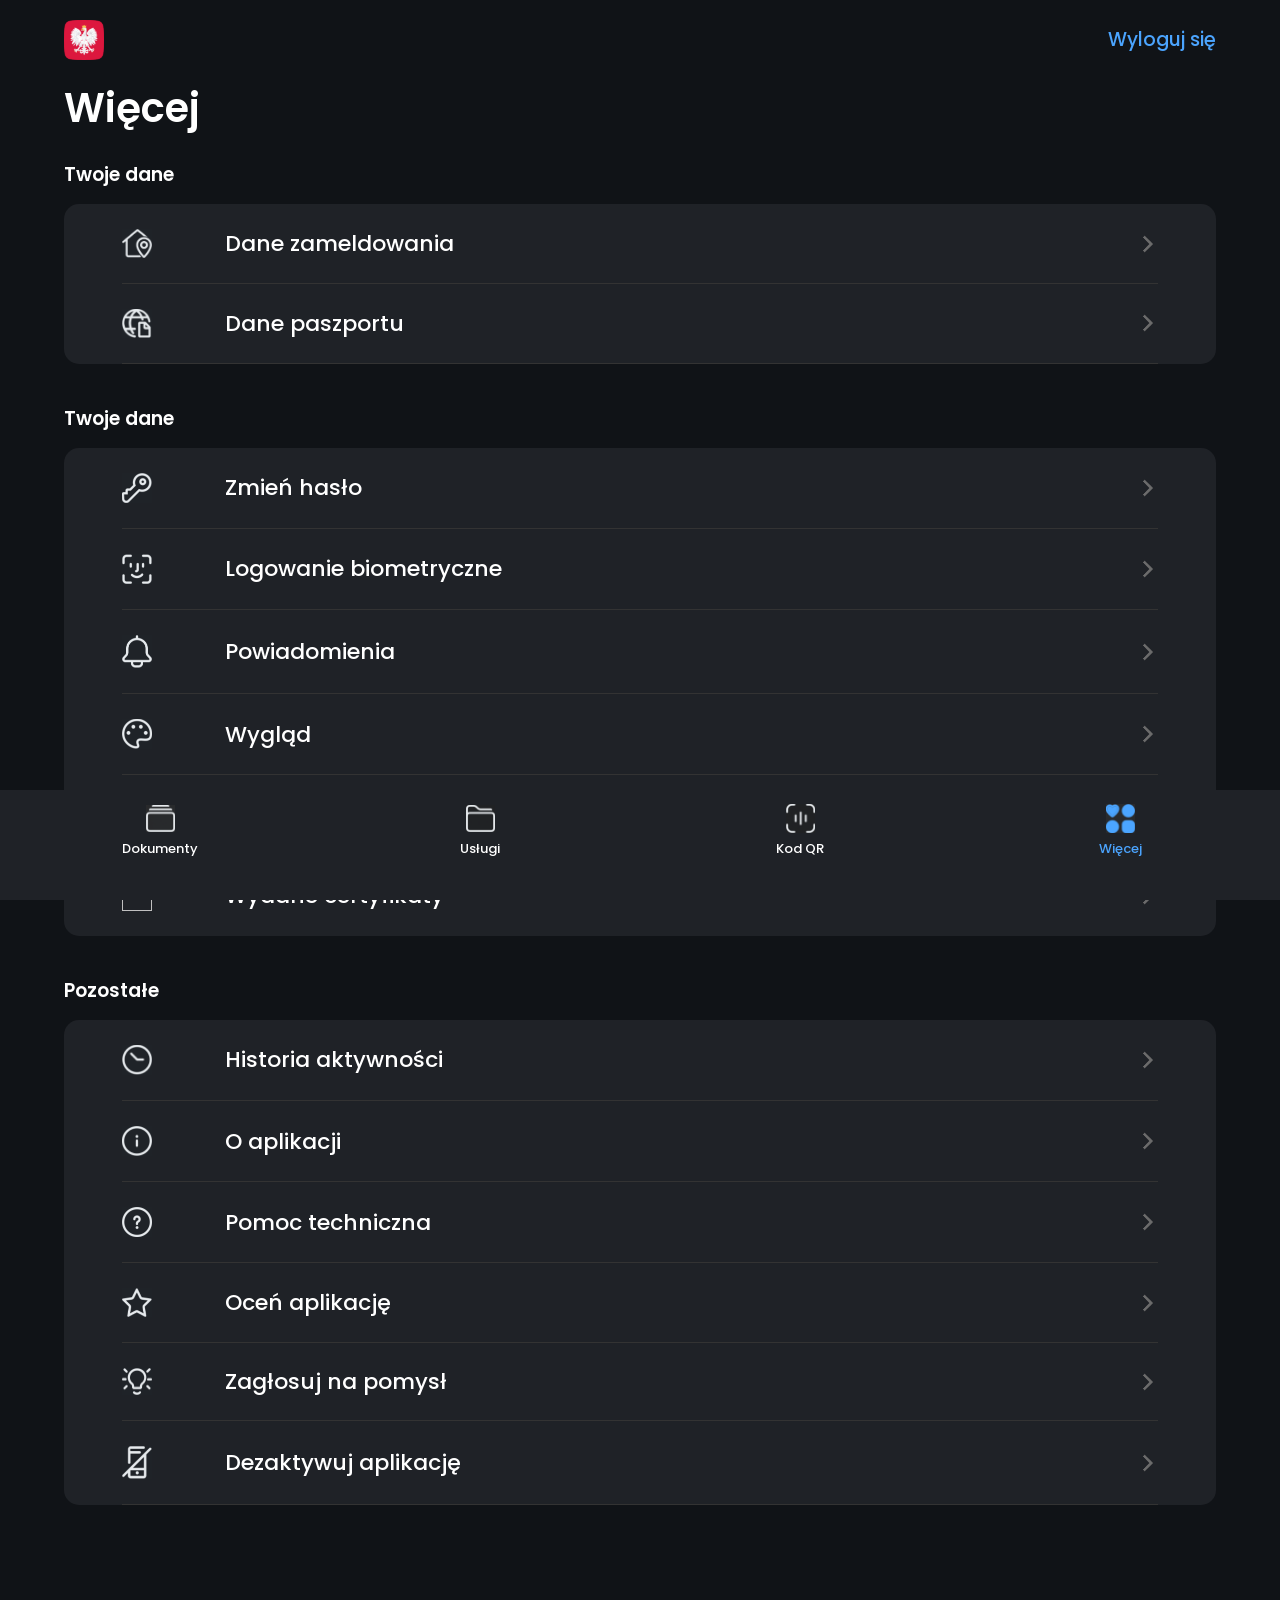
==== more.html @ 56da20ae "Add files via upload" ====
<html><head><link rel="manifest" href="[data-uri]">
    <meta http-equiv="content-type" content="text/html; charset=UTF-8">
    <title>mObywatel</title>
    <meta charset="UTF-8">
    <meta http-equiv="Cache-Control" content="no-cache, no-store, must-revalidate">
    <meta http-equiv="Pragma" content="no-cache">
    <meta http-equiv="Expires" content="0">

    <!-- CSS -->
    <link rel="stylesheet" href="assets/app/main.css">
    <link rel="stylesheet" href="assets/app/more.css">
    <link rel="stylesheet" href="assets/app/flow.css">

    <!-- Ikony -->
    <link rel="icon" type="image/x-icon" href="assets/app/logo.png">
    <link rel="apple-touch-icon" href="assets/app/logo.png">
    <link rel="shortcut icon" href="assets/app/logo.png">

    <meta name="format-detection" content="telephone=no">
    <meta name="viewport" content="width=device-width, initial-scale=0.8, user-scalable=no">
    <meta name="mobile-web-app-capable" content="yes">
<link type="text/css" rel="stylesheet" id="dark-mode-custom-link"><link type="text/css" rel="stylesheet" id="dark-mode-general-link"><style lang="en" type="text/css" id="dark-mode-custom-style"></style><style lang="en" type="text/css" id="dark-mode-native-style"></style><style lang="en" type="text/css" id="dark-mode-native-sheet"></style><style>:is([id*='google_ads_iframe'],[id*='taboola-'],.taboolaHeight,.taboola-placeholder,#top-ad,#credential_picker_container,#credentials-picker-container,#credential_picker_iframe,[id*='google-one-tap-iframe'],#google-one-tap-popup-container,.google-one-tap__module,.google-one-tap-modal-div,#amp_floatingAdDiv,#ez-content-blocker-container) {display:none!important;min-height:0!important;height:0!important;}</style></head>
<body>

    <div class="bottom_bar">
        <div class="bottom_bar_grid">
            <div class="bottom_element_grid" send="documents.html">
                <div class="bottom_element_image documents"></div>
                <p class="bottom_element_text">Dokumenty</p>
            </div>
            <div class="bottom_element_grid" send="services.html">
                <div class="bottom_element_image services"></div>
                <p class="bottom_element_text">Usługi</p>
            </div>
            <div class="bottom_element_grid" send="qr.html">
                <div class="bottom_element_image qr"></div>
                <p class="bottom_element_text">Kod QR</p>
            </div>
            <div class="bottom_element_grid" send="more.html">
                <div class="bottom_element_image more more_open"></div>
                <p class="bottom_element_text open">Więcej</p>
            </div>
        </div>
    </div>

    <div class="top_slide_bar">
        <img class="main_page_logo" src="assets/app/images/logo_large.png">
        <p class="main_title">Więcej</p>
        <p class="main_button" onclick="sendTo('id.html')">Wyloguj się</p>
    </div>
    <div class="container">
        <p class="title settings">Twoje dane</p>
        <div class="services_list">
            <div class="service">
                <img class="service_icon" src="assets/app/images/house.png">
                <p class="service_name">Dane zameldowania</p>
                <img class="arrow" src="assets/app/images/right_arrow_sharp.png">
            </div>
            <div class="service">
                <img class="service_icon" src="assets/app/images/passport.png">
                <p class="service_name">Dane paszportu</p>
                <img class="arrow" src="assets/app/images/right_arrow_sharp.png">
            </div>
        </div>
        <p class="title">Twoje dane</p>
        <div class="services_list">
            <div class="service">
                <img class="service_icon" src="assets/app/images/key.png">
                <p class="service_name">Zmień hasło</p>
                <img class="arrow" src="assets/app/images/right_arrow_sharp.png">
            </div>
            <div class="service">
                <img class="service_icon" src="assets/app/images/face.png">
                <p class="service_name">Logowanie biometryczne</p>
                <img class="arrow" src="assets/app/images/right_arrow_sharp.png">
            </div>
            <div class="service">
                <img class="service_icon" src="assets/app/images/bell_gray.png">
                <p class="service_name">Powiadomienia</p>
                <img class="arrow" src="assets/app/images/right_arrow_sharp.png">
            </div>
            <div class="service">
                <img class="service_icon" src="assets/app/images/appearance.png">
                <p class="service_name">Wygląd</p>
                <img class="arrow" src="assets/app/images/right_arrow_sharp.png">
            </div>
            <div class="service">
                <img class="service_icon" src="assets/app/images/language.png">
                <p class="service_name">Język aplikacji</p>
                <img class="arrow" src="assets/app/images/right_arrow_sharp.png">
            </div>
            <div class="service" style="border: none;">
                <img class="service_icon" src="assets/app/images/certificates.png">
                <p class="service_name">Wydane certyfikaty</p>
                <img class="arrow" src="assets/app/images/right_arrow_sharp.png">
            </div>
        </div>
        <p class="title">Pozostałe</p>
        <div class="services_list" style="margin-bottom: 150px;">
            <div class="service">
                <img class="service_icon" src="assets/app/images/clock.png">
                <p class="service_name">Historia aktywności</p>
                <img class="arrow" src="assets/app/images/right_arrow_sharp.png">
            </div>
            <div class="service">
                <img class="service_icon" src="assets/app/images/info.png">
                <p class="service_name">O aplikacji</p>
                <img class="arrow" src="assets/app/images/right_arrow_sharp.png">
            </div>
            <div class="service">
                <img class="service_icon" src="assets/app/images/help_gray.png">
                <p class="service_name">Pomoc techniczna</p>
                <img class="arrow" src="assets/app/images/right_arrow_sharp.png">
            </div>
            <div class="service">
                <img class="service_icon" src="assets/app/images/star.png">
                <p class="service_name">Oceń aplikację</p>
                <img class="arrow" src="assets/app/images/right_arrow_sharp.png">
            </div>
            <div class="service">
                <img class="service_icon" src="assets/app/images/idea.png">
                <p class="service_name">Zagłosuj na pomysł</p>
                <img class="arrow" src="assets/app/images/right_arrow_sharp.png">
            </div>
            <div class="service">
                <img class="service_icon" src="assets/app/images/phone.png">
                <p class="service_name">Dezaktywuj aplikację</p>
                <img class="arrow" src="assets/app/images/right_arrow_sharp.png">
            </div>
        </div>
    </div>
    
    <!-- JS -->
    <script src="assets/app/bar.js"></script>
    <script src="assets/app/manifest.js"></script>
    <script src="assets/app/cache.js"></script>
    <script src="assets/app/flow.js"></script>



</body></html>
---- assets/app/main.css ----
@import url('https://fonts.googleapis.com/css2?family=Poppins:ital,wght@0,100;0,200;0,300;0,400;0,500;0,600;0,700;0,800;0,900;1,100;1,200;1,300;1,400;1,500;1,600;1,700;1,800;1,900&family=Roboto:ital,wght@0,100;0,300;0,400;0,500;0,700;0,900;1,100;1,300;1,400;1,500;1,700;1,900&display=swap');

:root{
    --home: url('../app/images/home.png');
    --home-open: url('../app/images/home_open.png');
    --documents: url('../app/images/documents.png');
    --documents-open: url('../app/images/documents_open.png');
    --services: url('../app/images/services.png');
    --services-open: url('../app/images/services_open.png');
    --qr: url('../app/images/identity.png');
    --qr-open: url('../app/images/identity_open.png');
    --more: url('../app/images/other.png');
    --more-open: url('../app/images/other_open.png');
    --text: #4ba4fe;
    --secondary: #1f2227;
    --gray: #67707b;
    --shadow: 0px 0px 10px rgb(236, 236, 236);
    --width: 90%;
    --background: #101317;
    --border: 0.1px solid rgb(189, 189, 189);
    --gray-border: rgb(51, 51, 51);
}

body{
    background-color: var(--background);
    margin: 0;
}

*{
    font-family: "Poppins", sans-serif;
    -webkit-user-select: none;
    -ms-user-select: none;
    user-select: none;
    -webkit-tap-highlight-color: transparent;
}

img{
    pointer-events: none;
}

::-webkit-scrollbar {
    display: none;
}

::-webkit-scrollbar-track {
    display: none;
}

::-webkit-scrollbar-thumb {
    display: none;
}

.container{
    width: var(--width);
    margin-left: auto;
    margin-right: auto;
}

.top_grid_fixed{
    z-index: 2;
    background-color: var(--background);
    position: fixed;
    top: -10px;
    height: 60px;
    left: 0;
    width: 100%;
    display: grid;
    margin-top: 10px;
    grid-template-columns: 25% 50% 25%;
}

.confirm_box{
    position: relative;
    width: 90%;
    margin-left: auto;
    margin-right: auto;
    padding-bottom: 5px;
    border-bottom: 1px solid var(--gray-border);
}

.box_top{
    color: white;
    font-size: 15px;
    margin-top: 20px;
    margin-bottom: auto;
    height: max-content;
}

.confirm_info{
    width: 100%;
    margin-left: auto;
    margin-right: auto;
    height: max-content;
    background-color: var(--secondary);
    border-radius: 15px;
    display: grid;
    grid-template-columns: 100%;
    grid-auto-flow: row;
    grid-auto-rows: max-content;
}

.box_description{
    margin-top: -12px;
    margin-bottom: 10px;
    font-size: 16px;
    width: 70%;
    color: white;
}

.box_value{
    margin-bottom: 10px;
    color: white;
    font-size: 23px;
    font-weight: 500;
    margin-top: auto;
    height: max-content;
}

.bottom_update{
    display: grid;
    grid-template-columns: 50% 50%;
    grid-template-rows: 100%;
    height: 100%;
}

.bottom_holder{
    position: relative;
    width: 100%;
    height: 80px;
    background-color: var(--secondary);
    border-radius: 20px;
    margin-top: 10px;
    margin-bottom: 10px;
    overflow: hidden;
    transition: 200ms; 
}

.bottom_update_grid{
    margin-left: 20px;
    margin-top: auto;
    margin-bottom: auto;
    display: grid;
    grid-template-columns: 100%;
    grid-template-rows: max-content max-content;
    height: max-content;
}

.bottom_update_text{
    height: max-content;
    margin-top: auto;
    margin-bottom: auto;
    color: white;
    font-size: 18px;
    font-weight: 400;
}

.bottom_update_value{
    height: max-content;
    margin-top: auto;
    margin-bottom: auto;
    color: white;
    font-weight: 500;
    font-size: 23px;
}

.box_highlight{
    font-size: 31px;
    font-weight: 600;
    margin-top: 0px;
}

.main_title{
    color: white;
    font-weight: 600;
    font-size: 40px;
    margin-top: 18px;
    margin-bottom: auto;
}

.page_top{
    display: grid;
    grid-template-columns: repeat(2, 50%);
    margin-top: 20px;
}

.main_page_bell{
    width: 28px;
    margin-top: auto;
    margin-bottom: auto;
    margin-left: auto;
    margin-right: 0;
}

.main_page_logo{
    width: 40px;
}

.confirm_box .main_button{
    position: absolute;
    right: 10px;
    top: 0;
    bottom: 0;
    margin-top: auto;
    margin-bottom: auto;
    margin-right: 0;
}

.main_page_title{
    font-size: 45px;
    font-weight: 500;
    margin-top: 50px;
    margin-bottom: 0;
    color: white;
}

.action_grid_fixed{
    cursor: pointer;
    margin-left: 10px;
    display: grid;
    grid-template-columns: max-content max-content;
}

.back_img_fixed{
    width: 15px;
    margin-top: auto;
    margin-bottom: auto;
}

.back_text_fixed{
    color: var(--text);
    font-weight: 400;
    font-size: 22px;
    height: max-content;
    margin-top: auto;
    margin-bottom: auto;
    margin-left: 10px;
}

.title_text_fixed{
    font-size: 20px;
    color: white;
    text-align: center;
    width: 100%;
    font-weight: 500;
    margin-top: auto;
    margin-bottom: auto;
    height: max-content;
}

.help_img_fixed{
    width: 20px;
    margin-right: 15px;
    margin-left: auto;
    margin-top: auto;
    margin-bottom: auto;
    cursor: pointer;
}

.main_button{
    color: var(--text);
    width: max-content;
    font-size: 19px;
    font-weight: 500;
    height: 40px;
    line-height: 40px;
    margin-top: auto;
    margin-bottom: auto;
    margin-left: auto;
    margin-left: 20px;
}

.main_button_filled{
    border: none;
    color: var(--text);
    background-color: #0a284d;
    width: max-content;
    padding-left: 20px;
    padding-right: 20px;
    font-size: 16px;
    font-weight: 500;
    height: 35px;
    margin-top: auto;
    margin-bottom: auto;
    border-radius: 20px;
    position: absolute;
    top: 0;
    bottom: 0;
    right: 0px;
}

.bottom_element_image{
    pointer-events: none;
    width: 32px;
    background-position: center;
    background-size: 90%;
    background-repeat: no-repeat;
    height: 35px;
    margin-left: auto;
    margin-right: auto;
    margin-top: auto;
    margin-bottom: auto;
}

.home{
    background-image: var(--home);
}

.documents{
    background-image: var(--documents);
}

.services{
    background-image: var(--services);
}

.qr{
    background-image: var(--qr);
}

.more{
    background-image: var(--more);
}

.home_open{
    background-image: var(--home-open);
}

.documents_open{
    background-image: var(--documents-open);
}

.services_open{
    background-image: var(--services-open);
}

.qr_open{
    background-image: var(--qr-open);
}

.more_open{
    background-image: var(--more-open);
}

.bottom_element_grid{
    margin-top: 3px;
    margin-left: auto;
    margin-right: auto;
    grid-template-columns: 100%;
    grid-template-rows: max-content max-content;
    height: max-content;
    width: 100%;
    display: grid;
}

.bottom_element_text{
    margin-top: 0;
    font-size: 13px;
    color: white;
    font-weight: 500;
    margin-top: 3px;
    text-align: center;
}

.bottom_bar_grid{
    display: grid;
    grid-template-columns: repeat(4, calc(100% / 4));
    height: 100%;
    margin-top: 8px;
    width: 100%;
}

.bottom_bar{
    position: fixed;
    background-color: var(--secondary);
    border-top: var(--gray);
    bottom: 0;
    left: 0;
    width: 100%;
    height: 110px;
    z-index: 1;
}

.open{
    color: var(--text);
}

.search_grid{
    display: grid;
    width: calc(100% - 6px);
    grid-template-columns: 30px calc(100% - 30px);
    background-color: rgb(229, 230, 235);
    padding: 3px;
    border-radius: 10px;
    margin-top: 120px;
}

.search_icon{
    width: 35px;
    margin-left: 5px;
}

.search{
    outline: none;
    border: none;
    background-color: transparent;
    font-weight: 600;
    font-size: 20px;
    height: max-content;
    margin-top: auto;
    margin-bottom: auto;
    margin-left: 5px;
}

.services_list{
    display: grid;
    grid-template-columns: 100%;
    width: 100%;
    height: max-content;
    grid-auto-flow: row;
    grid-auto-rows: max-content;
    background-color: var(--secondary);
    border-radius: 15px;
    margin-bottom: 40px;
    margin-top: 15px;
}

.service{
    width: 90%;
    margin-left: auto;
    margin-right: auto;
    display: grid;
    grid-template-columns: 8% 77% 15%;
    border-bottom: 0.5px solid var(--gray-border);
    height: max-content;
}

.service_icon{
    width: 30px;
    margin-top: auto;
    margin-bottom: auto;
    margin-left: 0px;
    margin-top: 30px;
    margin-bottom: 30px;
}

.service_name{
    margin-top: auto;
    margin-bottom: auto;
    width: 100%;
    height: max-content;
    color: white;
    margin-left: 20px;
    font-weight: 500;
    font-size: 22px;
}

.arrow{
    width: 20px;
    margin-top: auto;
    margin-bottom: auto;
    margin-right: 0px;
    margin-left: auto;
}

.action_arrow{
    width: 20px;
    margin-right: 20px;
    margin-left: auto;
    margin-top: auto;
    margin-bottom: auto;
}

.action_box{
    position: relative;
    margin-top: 30px;
    display: grid;
    grid-template-columns: 50% 50%;
    height: 90px;
    width: 100%;
    background-color: var(--secondary);
    border-radius: 20px;
}

.top_action_grid{
    display: grid;
    grid-auto-flow: column;
    grid-auto-columns: max-content;
    height: max-content;
    width: max-content;
    margin-top: 10px;
    margin-right: 10px;
    margin-left: auto;
    margin-bottom: -40px;
}

.top_action_button{
    color: var(--text);
    height: 30px;
    margin-left: 30px;
    margin-top: auto;
    margin-bottom: auto;
    line-height: 30px;
    font-size: 20px;
}

.action_box_text{
    color: white;
    margin-top: auto;
    margin-bottom: auto;
    text-align: left;
    height: max-content;
    width: max-content;
    margin-left: 10%;
    font-weight: 500;
    font-size: 22px;
}

.action_box_connected{
    width: 100%;
    background-color: var(--secondary);
    border-radius: 20px;
    margin-top: 30px;
}

.action_box_connected .action_box{
    box-shadow: none;
    margin-top: 0;
    margin-bottom: 0;
    width: 90%;
    margin-left: auto;
    margin-right: auto;
    border-radius: 0;
}

.action_box_connected .action_box_text{
    margin-left: 0;
}

.action_box_connected .action_arrow{
    margin-right: 0;
}


.frame_qr{
    background-color: var(--secondary);
    width: 100%;
    height: 90px;
    border-radius: 20px;
    display: grid;
    grid-template-columns: max-content max-content;
    margin-bottom: 30px;
}

.pearson{
    width: 30px;
    margin-top: auto;
    margin-bottom: auto;
    display: block;
    margin-left: 15px;
}

.description{
    margin-left: 20px;
    font-size: 20px;
    height: max-content;
    margin-top: auto;
    margin-bottom: auto;
    font-weight: 500;
}

.frame_double{
    height: max-content;
    grid-template-columns: 100%;
    grid-template-rows: max-content max-content;
}

.top{
    color: white;
    font-size: 17px;
    font-weight: 400;
    margin-left: 15px;
    margin-bottom: 2px;
    margin-top: 15px;
    height: max-content;
}

.bottom_qr{
    color: white;
    font-size: 22px;
    width: 90%;
    font-weight: 500;
    margin-left: 15px;
    margin-top: auto;
    margin-bottom: 15px;
    height: max-content;
}

.last{
    margin-bottom: 220px;
}

.list{
    margin-top: auto;
    margin-bottom: 15px;
}

.list li{
    font-weight: 500;
    font-size: 20px;
    width: 75%;
    color: white;
}

.list li::marker{
    font-size: 15px;
    margin-top: auto;
    margin-bottom: auto;
    height: max-content;
}

.share{
    position: fixed;
    bottom: 110px;
    width: 100%;
    left: 0;
    height: 80px;
    background-color: var(--background);
    overflow: auto;
}

.share_button{
    width: 90%;
    height: 50px;
    position: absolute;
    top: 0;
    left: 0;
    right: 0;
    bottom: 0;
    background-color: var(--text);
    margin-left: auto;
    margin-right: auto;
    margin-top: auto;
    margin-bottom: auto;
    line-height: 50px;
    text-align: center;
    font-weight: 600;
    font-size: 18px;
    color: black;
    display: block;
    border-radius: 40px;
}
---- assets/app/more.css ----
.title{
    font-weight: 600;
    font-size: 19px;
    margin-top: auto;
    margin-bottom: auto;
    height: max-content;
    color: white;
}

.settings{
    margin-top: 160px !important;
}

.settings{
    margin-top: 120px;
}

.container{
    margin-top: 130px;
}

.service_icon{
    width: 30px;
    margin-top: 25px;
    margin-bottom: 25px;
}

.service{
    grid-template-columns: 8% 77% 15%;
}
---- assets/app/flow.css ----
.top_slide_bar{
    width: 90%;
    margin-left: auto;
    margin-right: auto;
    margin-top: 20px;
    position: absolute;
    top: 0;
    left: 0;
    right: 0;
    margin-left: auto;
    margin-right: auto;
}

.top_slide_bar .main_button{
    top: 0;
    right: 0;
    position: absolute;
}

.top_slide_bar_open .main_button{
    bottom: 0;
    right: 20px;
    margin-top: auto;
    margin-bottom: auto;
}

.top_slide_bar_open{
    position: fixed;
    height: 60px;
    top: 0;
    margin-top: 0;
    left: 0;
    width: 100%;
    background-color: var(--background);
    animation-duration: 100ms;
    animation-fill-mode: forwards;
    animation-name: flow;
    display: grid;
    grid-template-columns: repeat(3, calc(100% / 3));
}

.top_slide_bar_open .main_page_logo{
    margin-top: auto;
    margin-bottom: auto;
    margin-left: 20px;
}

.top_slide_bar_open .main_title{
    font-size: 20px;
    text-align: center;
    margin-top: auto;
    margin-bottom: auto;
}

@keyframes flow {
    0%{
        top: -50px;
    }
    100%{
        top: 0;
    }
}
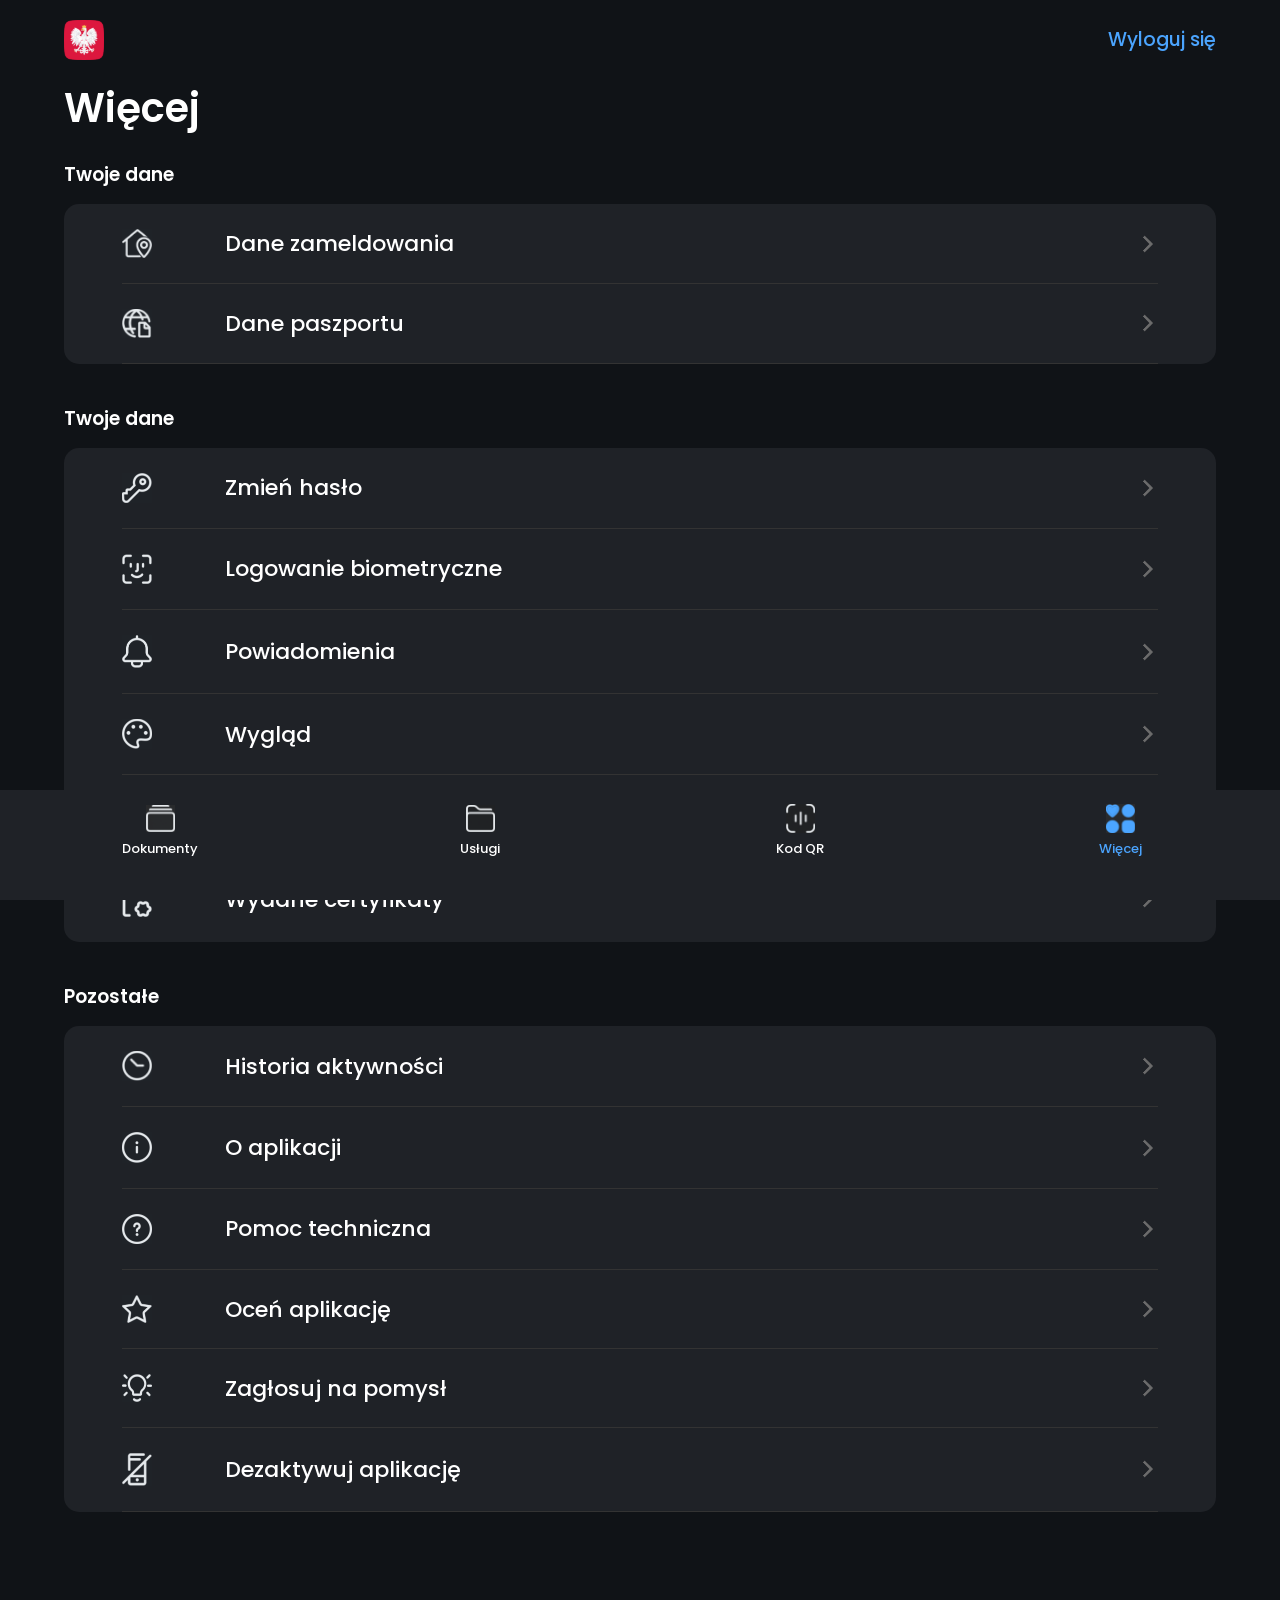
==== commit 6690c75d: "Update more.html" ====
--- a/more.html
+++ b/more.html
@@ -46,7 +46,7 @@
     <div class="top_slide_bar">
         <img class="main_page_logo" src="assets/app/images/logo_large.png">
         <p class="main_title">Więcej</p>
-        <p class="main_button" onclick="sendTo('id.html')">Wyloguj się</p>
+        <p class="main_button" onclick="sendTo('index.html')">Wyloguj się</p>
     </div>
     <div class="container">
         <p class="title settings">Twoje dane</p>
@@ -138,4 +138,5 @@
 
 
 
-</body></html>+
+</body></html>
